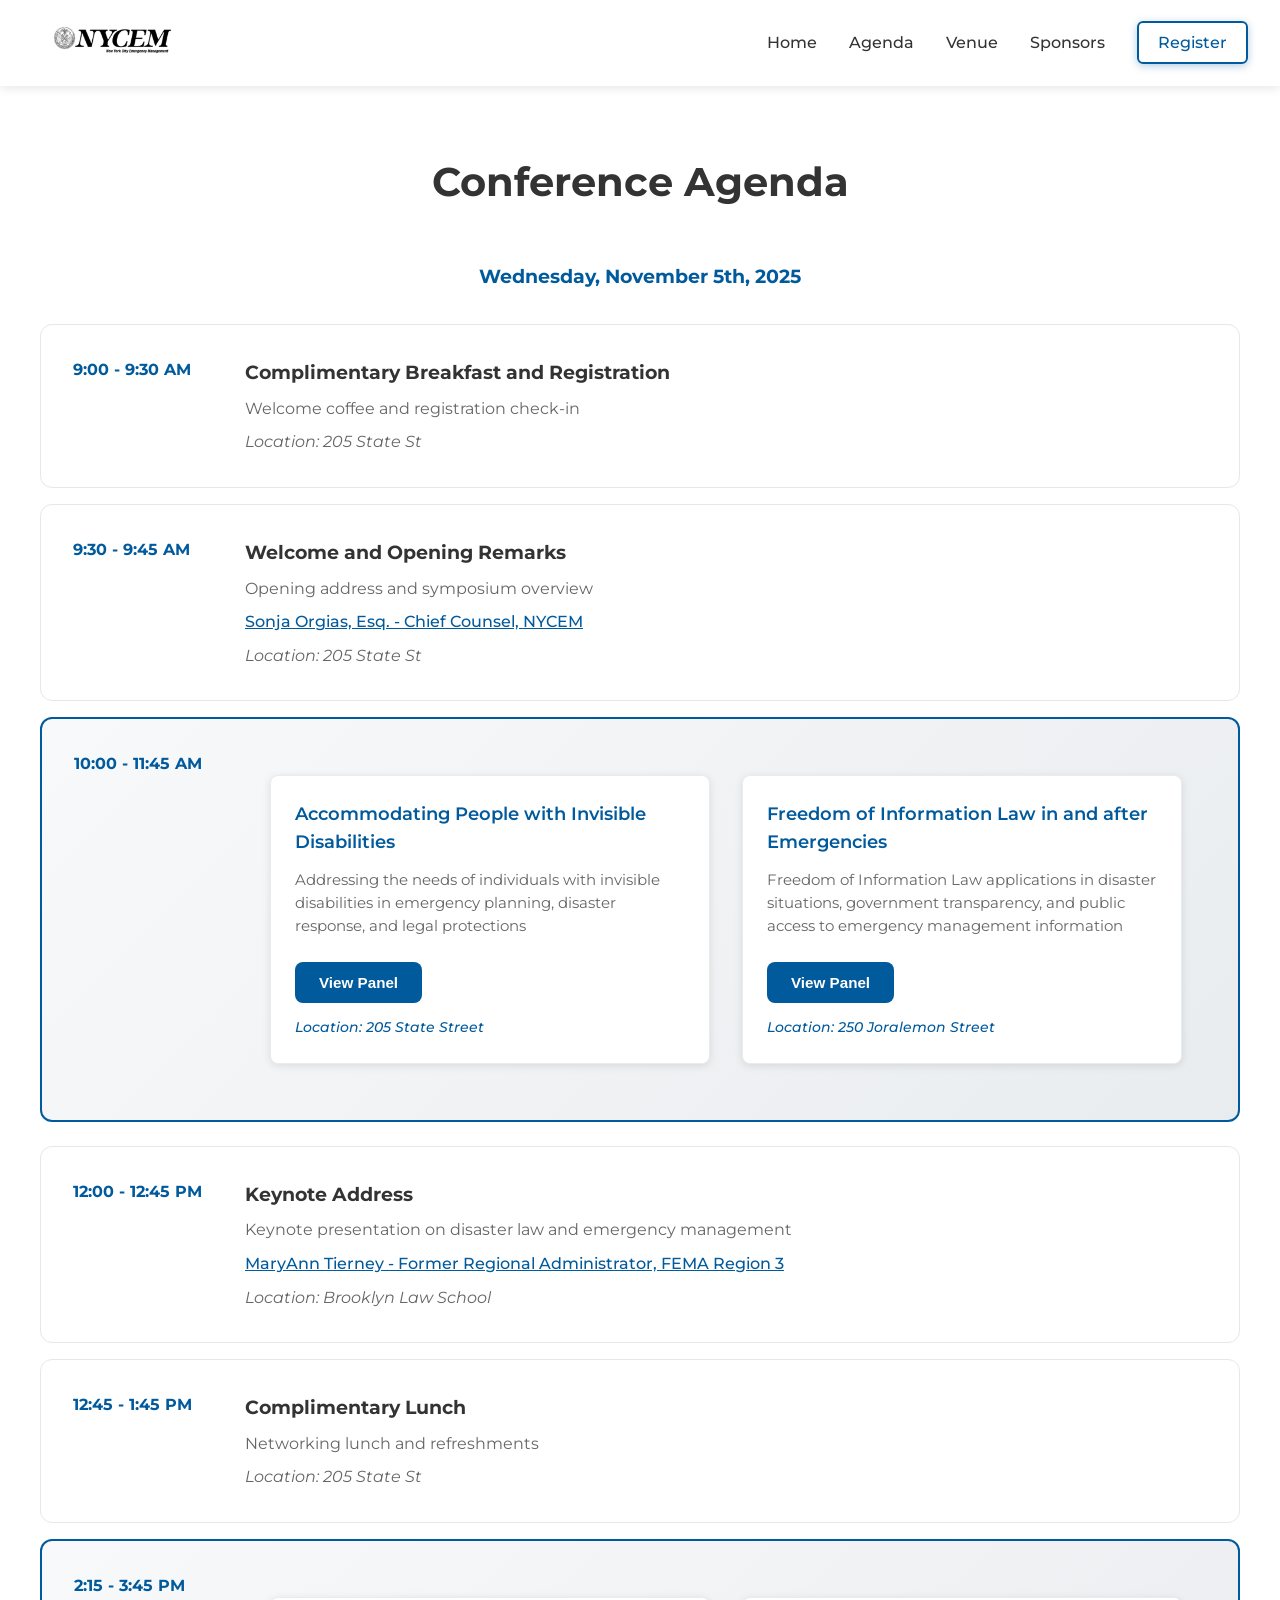
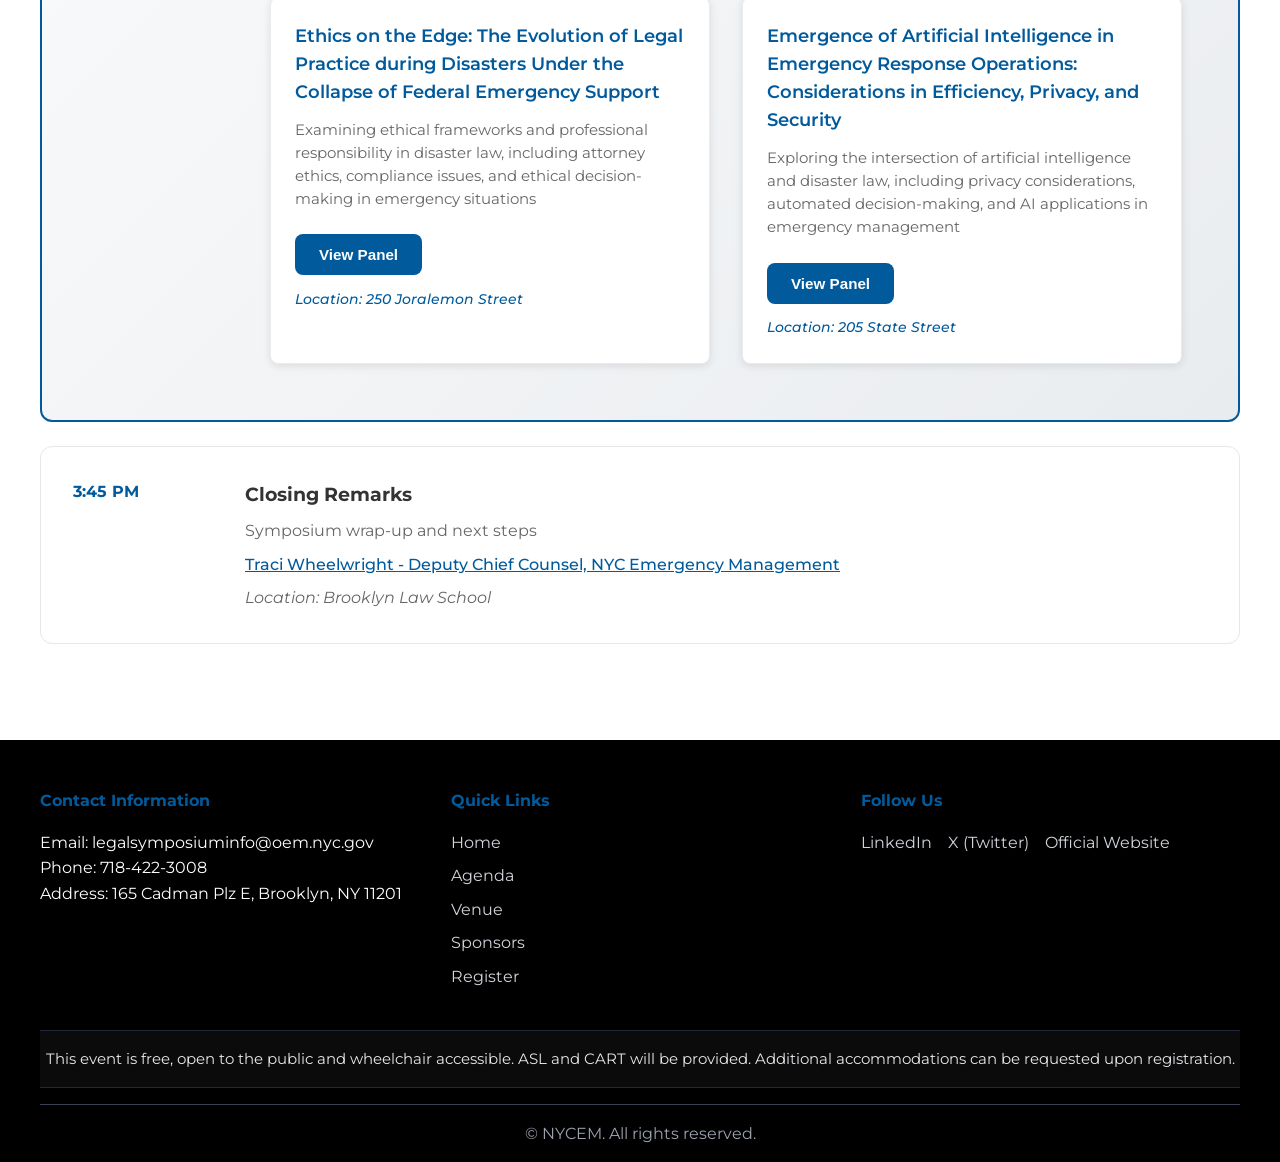
==== agenda.html @ 7766b1b5 "initial commit" ====
<!DOCTYPE html>
<html lang="en">
<head>
    <meta charset="UTF-8">
    <meta name="viewport" content="width=device-width, initial-scale=1.0, user-scalable=no, maximum-scale=1.0, minimum-scale=1.0">
    <title>Agenda - Disaster Law Symposium</title>
    <link rel="stylesheet" href="agenda.css">
    <link href="https://fonts.googleapis.com/css2?family=Montserrat:wght@400;700&display=swap" rel="stylesheet">
    <!-- Preload speaker headshots -->
    <link rel="preload" as="image" href="SRC/Headshots/MaryAnn_Tierney_1.jpg">
    <link rel="preload" as="image" href="SRC/Headshots/Sonja_Orgias.jpg">
</head>
<body>
    <!-- Header -->
    <header class="header">
        <nav class="navbar">
            <div class="nav-container">
                <div class="logo-container">
                    <img src="SRC/Screenshot 2025-09-04 161329.png" alt="Logo 1" class="logo-img">
                </div>
                <ul class="nav-menu">
                    <li><a href="index.html">Home</a></li>
                    <li><a href="agenda.html">Agenda</a></li>
                    <li><a href="venue.html">Venue</a></li>
                    <li><a href="sponsors.html">Sponsors</a></li>
                    <li><a href="register.html" class="nav-register-btn">Register</a></li>
                </ul>
                <div class="hamburger">
                    <span></span>
                    <span></span>
                    <span></span>
                </div>
            </div>
        </nav>
    </header>

    <!-- Agenda Section -->
    <section id="agenda" class="agenda">
        <div class="container">
            <h2>Conference Agenda</h2>
            <h3 style="text-align:center; color:#005A9C; margin-bottom:2rem;">Wednesday, November 5th, 2025</h3>
            <div class="agenda-content">
                <div class="schedule-item">
                    <div class="time">9:00 - 9:30 AM</div>
                    <div class="session">
                        <h4>Complimentary Breakfast and Registration</h4>
                        <p>Welcome coffee and registration check-in</p>
                        <span class="location">Location: 205 State St</span>
                    </div>
                </div>
                
                <div class="schedule-item">
                    <div class="time">9:30 - 9:45 AM</div>
                    <div class="session">
                        <h4>Welcome and Opening Remarks</h4>
                        <p>Opening address and symposium overview</p>
                        <span class="speaker clickable-speaker" data-speaker="counsel">Sonja Orgias, Esq. - Chief Counsel, NYCEM</span>
                        <span class="location">Location: 205 State St</span>
                    </div>
                </div>
                
                <div class="schedule-item parallel-session">
                    <div class="time">10:00 - 11:45 AM</div>
                    <div class="parallel-panels">
                        <div class="panel-session">
                            <h4 class="clickable-course" data-course="disabilities-course">Accommodating People with Invisible Disabilities</h4>
                            <p>Addressing the needs of individuals with invisible disabilities in emergency planning, disaster response, and legal protections</p>
                            <button class="view-panel-btn" data-panel="disabilities-panel">View Panel</button>
                            <span class="location">Location: 205 State Street</span>
                        </div>
                        <div class="panel-session">
                            <h4 class="clickable-course" data-course="foil-course">Freedom of Information Law in and after Emergencies</h4>
                            <p>Freedom of Information Law applications in disaster situations, government transparency, and public access to emergency management information</p>
                            <button class="view-panel-btn" data-panel="foil-panel">View Panel</button>
                            <span class="location">Location: 250 Joralemon Street</span>
                        </div>
                    </div>
                </div>
                
                <div class="schedule-item">
                    <div class="time">12:00 - 12:45 PM</div>
                    <div class="session">
                        <h4>Keynote Address</h4>
                        <p>Keynote presentation on disaster law and emergency management</p>
                        <span class="speaker clickable-speaker" data-speaker="keynote">MaryAnn Tierney - Former Regional Administrator, FEMA Region 3</span>
                        <span class="location">Location: Brooklyn Law School</span>
                    </div>
                </div>
                
                <div class="schedule-item">
                    <div class="time">12:45 - 1:45 PM</div>
                    <div class="session">
                        <h4>Complimentary Lunch</h4>
                        <p>Networking lunch and refreshments</p>
                        <span class="location">Location: 205 State St</span>
                    </div>
                </div>
                
                <div class="schedule-item parallel-session">
                    <div class="time">2:15 - 3:45 PM</div>
                    <div class="parallel-panels">
                        <div class="panel-session">
                            <h4 class="clickable-course" data-course="ethics-course">Ethics on the Edge: The Evolution of Legal Practice during Disasters Under the Collapse of Federal Emergency Support</h4>
                            <p>Examining ethical frameworks and professional responsibility in disaster law, including attorney ethics, compliance issues, and ethical decision-making in emergency situations</p>
                            <button class="view-panel-btn" data-panel="ethics-panel">View Panel</button>
                            <span class="location">Location: 250 Joralemon Street</span>
                        </div>
                        <div class="panel-session">
                            <h4 class="clickable-course" data-course="ai-course">Emergence of Artificial Intelligence in Emergency Response Operations: Considerations in Efficiency, Privacy, and Security </h4>
                            <p>Exploring the intersection of artificial intelligence and disaster law, including privacy considerations, automated decision-making, and AI applications in emergency management</p>
                            <button class="view-panel-btn" data-panel="ai-panel">View Panel</button>
                            <span class="location">Location: 205 State Street</span>
                        </div>
                    </div>
                </div>
                
                <div class="schedule-item">
                    <div class="time">3:45 PM</div>
                    <div class="session">
                        <h4>Closing Remarks</h4>
                        <p>Symposium wrap-up and next steps</p>
                        <span class="speaker clickable-traci">Traci Wheelwright - Deputy Chief Counsel, NYC Emergency Management</span>
                        <span class="location">Location: Brooklyn Law School</span>
                    </div>
                </div>
            </div>
        </div>
    </section>

    <!-- Footer -->
    <footer class="footer">
        <div class="container">
            <div class="footer-content">
                <div class="footer-section">
                    <h4>Contact Information</h4>
                    <p>Email: legalsymposiuminfo@oem.nyc.gov</p>
                    <p>Phone: 718-422-3008</p>
                    <p>Address: 165 Cadman Plz E, Brooklyn, NY 11201</p>
                </div>
                <div class="footer-section">
                    <h4>Quick Links</h4>
                    <ul>
                        <li><a href="index.html">Home</a></li>
                        <li><a href="agenda.html">Agenda</a></li>
                        <li><a href="venue.html">Venue</a></li>
                        <li><a href="sponsors.html">Sponsors</a></li>
                        <li><a href="register.html">Register</a></li>
                    </ul>
                </div>
                <div class="footer-section">
                    <h4>Follow Us</h4>
                    <div class="social-links">
                        <a href="https://www.linkedin.com/company/nyc-emergency-management" target="_blank" rel="noopener noreferrer" class="social-link">LinkedIn</a>
                        <a href="https://x.com/nycemergencymgt" target="_blank" rel="noopener noreferrer" class="social-link">X (Twitter)</a>
                        <a href="https://www.nyc.gov/site/em/index.page" target="_blank" rel="noopener noreferrer" class="social-link">Official Website</a>
                    </div>
                </div>
            </div>
            <div class="footer-notice">
                <p>This event is free, open to the public and wheelchair accessible. ASL and CART will be provided. Additional accommodations can be requested upon registration.</p>
            </div>
            <div class="footer-bottom">
                <p>&copy; NYCEM. All rights reserved.</p>
            </div>
        </div>
    </footer>

    <!-- Panel Modal -->
    <div id="panelModal" class="modal">
        <div class="modal-content panel-modal-content">
            <span class="close">&times;</span>
            <h3 id="panelModalTitle"></h3>
            <div id="panelModalSpeakers" class="panel-speakers-grid">
                <!-- Speaker cards will be populated here -->
            </div>
        </div>
    </div>

    <!-- Individual Speaker Bio Modal -->
    <div id="speakerBioModal" class="modal">
        <div class="modal-content speaker-modal-content">
            <span class="close speaker-modal-close">&times;</span>
            <div class="speaker-modal-info">
                <div class="speaker-modal-photo">
                    <!-- Speaker photo will be inserted here -->
                </div>
                <div class="speaker-modal-details">
                    <h3 id="speakerBioName"></h3>
                    <p id="speakerBioTitle"></p>
                    <p id="speakerBioOrganization"></p>
                    <div id="speakerBioText"></div>
                </div>
            </div>
        </div>
    </div>

    <!-- Speaker Modal -->
    <div id="speakerModal" class="modal">
        <div class="modal-content speaker-modal-content">
            <span class="close speaker-modal-close">&times;</span>
            <div class="speaker-modal-info">
                <div class="speaker-modal-photo">
                    <!-- Speaker photo will be inserted here -->
                </div>
                <div class="speaker-modal-details">
                    <h3 id="modalSpeakerName"></h3>
                    <p id="modalSpeakerTitle"></p>
                    <p id="modalSpeakerOrganization"></p>
                    <div id="modalSpeakerBio"></div>
                </div>
            </div>
        </div>
    </div>

    <!-- Course Information Modal -->
    <div id="courseModal" class="modal">
        <div class="modal-content course-modal-content">
            <span class="close">&times;</span>
            <h3 id="courseModalTitle"></h3>
            <div id="courseModalContent"></div>
        </div>
    </div>

    <script src="agenda.js"></script>
</body>
</html>
---- agenda.css ----
/* Reset and Base Styles */
* {
    margin: 0;
    padding: 0;
    box-sizing: border-box;
}

/* Moderator Label Styles */
.moderator-label {
    background: #005A9C;
    color: white;
    font-size: 0.7rem;
    font-weight: 600;
    padding: 2px 6px;
    border-radius: 4px;
    margin-left: 8px;
    text-transform: uppercase;
    letter-spacing: 0.5px;
}

body {
    font-family: 'Montserrat', BlinkMacSystemFont, 'Segoe UI', Roboto, sans-serif;
    line-height: 1.6;
    color: #333;
    background-color: #ffffff;
    overflow-x: hidden;
}

.container {
    max-width: 1400px;
    width: 100%;
    margin: 0 auto;
    padding: 0 40px;
}

@media (max-width: 768px) {
    .container {
        padding: 0 20px;
    }
}

/* Header Styles */
.header {
    background: #fff;
    box-shadow: 0 2px 10px rgba(0,0,0,0.1);
    position: fixed;
    width: 100%;
    top: 0;
    z-index: 1000;
}

.nav-container {
    max-width: none;
    width: 100%;
    margin: 0;
    display: flex;
    justify-content: space-between;
    align-items: center;
    padding: 0.8rem 2rem;
}

.logo-container {
    display: flex;
    align-items: center;
    gap: 15px;
}

.logo-img {
    height: 60px;
    width: auto;
}

.nav-menu {
    display: flex;
    list-style: none;
    gap: 2rem;
    align-items: center;
    flex: 1;
    justify-content: flex-end;
}

.nav-menu a {
    text-decoration: none;
    color: #333;
    font-weight: 500;
}

.nav-menu a.active-page {
    color: #005A9C;
    font-weight: 600;
}

/* Dropdown Styles */
.dropdown {
    position: relative;
    display: inline-block;
}

.dropbtn {
    display: flex;
    align-items: center;
    gap: 0.5rem;
}

.dropdown-arrow {
    font-size: 0.8rem;
}

.dropdown-content {
    display: none;
    position: absolute;
    top: 100%;
    left: 0;
    background-color: white;
    min-width: 200px;
    box-shadow: 0 8px 16px rgba(0,0,0,0.15);
    border-radius: 8px;
    z-index: 1000;
    padding: 0.5rem 0;
    margin-top: 0.5rem;
    border: 1px solid white;
}

.dropdown-content a {
    color: #374151;
    padding: 0.75rem 1.5rem;
    text-decoration: none;
    display: block;
    border-radius: 0;
}

.dropdown-content a:hover {
    background-color: #f3f4f6;
    color: #dc2626;
}

.dropdown:hover .dropdown-content {
    display: block;
}

.register-btn {
    background: #005A9C !important;
    color: white !important;
    padding: 0.75rem 1.5rem;
    border-radius: 8px;
}

.nav-register-btn {
    background: #ffffff !important;
    color: #005A9C !important;
    padding: 0.6rem 1.2rem;
    border-radius: 6px;
    font-weight: 700;
    box-shadow: 0 2px 8px rgba(0, 90, 156, 0.3);
    border: 2px solid #005A9C;
}

.hamburger {
    display: none;
    flex-direction: column;
    cursor: pointer;
}

.hamburger span {
    width: 25px;
    height: 3px;
    background: #333;
    margin: 3px 0;
}

/* Agenda Section */
.agenda {
    padding: 80px 0;
    margin-top: 70px;
}

.agenda h2 {
    text-align: center;
    font-size: 2.5rem;
    margin-bottom: 3rem;
    color: #333;
}

.agenda-tabs {
    display: flex;
    justify-content: center;
    gap: 1rem;
    margin-bottom: 3rem;
}

.tab-btn {
    padding: 1rem 2rem;
    border: 2px solid #005A9C;
    background: transparent;
    color: #005A9C;
    border-radius: 8px;
    cursor: pointer;
    font-weight: 600;
}

.tab-btn.active {
    background: #005A9C;
    color: white;
}

.day-schedule {
    display: none;
    max-width: 800px;
    margin: 0 auto;
}

.day-schedule.active {
    display: block;
}

.schedule-item {
    display: flex;
    gap: 2rem;
    padding: 2rem;
    border: 1px solid #e5e7eb;
    border-radius: 12px;
    margin-bottom: 1rem;
}

.time {
    font-weight: 700;
    color: #005A9C;
    min-width: 140px;
    max-width: 140px;
    flex-shrink: 0;
}

.session h4 {
    font-size: 1.2rem;
    margin-bottom: 0.5rem;
    color: #333;
}

.session p {
    color: #666;
    margin-bottom: 0.5rem;
}

.speaker {
    color: #005A9C;
    font-weight: 500;
    display: block;
    margin-bottom: 0.5rem;
}

.view-panel-btn {
    background: #005A9C;
    color: white;
    border: none;
    padding: 0.75rem 1.5rem;
    border-radius: 8px;
    font-weight: 600;
    cursor: pointer;
    margin: 0.5rem 0;
    font-size: 0.95rem;
}

.panel-buttons {
    display: flex;
    gap: 0.75rem;
    margin: 0.5rem 0;
    flex-wrap: wrap;
}

.course-info-btn {
    background: #28a745;
    color: white;
    border: none;
    padding: 0.75rem 1.5rem;
    border-radius: 8px;
    font-weight: 600;
    cursor: pointer;
    margin: 0.5rem 0;
    font-size: 0.95rem;
}

.location {
    color: #666;
    font-weight: 400;
    font-style: italic;
    display: block;
}

/* Parallel Sessions */
.parallel-session {
    background: linear-gradient(135deg, #f8f9fa 0%, #e9ecef 100%);
    border: 2px solid #005A9C;
    border-radius: 12px;
    margin-bottom: 1.5rem;
}

.parallel-session .time {
    min-width: 140px;
    max-width: 140px;
    flex-shrink: 0;
}

.parallel-panels {
    display: grid;
    grid-template-columns: 1fr 1fr;
    gap: 2rem;
    padding: 1.5rem;
}

.panel-session {
    background: white;
    padding: 1.5rem;
    border-radius: 8px;
    box-shadow: 0 2px 8px rgba(0,0,0,0.1);
    border: 1px solid #e9ecef;
}

.panel-session h4 {
    color: #005A9C;
    font-size: 1.1rem;
    margin-bottom: 0.8rem;
    font-weight: 600;
}

.clickable-course {
    cursor: pointer;
}

.panel-session p {
    color: #666;
    margin-bottom: 1rem;
    font-size: 0.95rem;
    line-height: 1.5;
}

.panel-session .view-panel-btn {
    margin-bottom: 0.8rem;
}

.panel-session .location {
    color: #005A9C;
    font-weight: 500;
    font-size: 0.9rem;
}

/* Clickable Speaker Names */
.clickable-speaker,
.clickable-traci {
    cursor: pointer;
    color: #005A9C;
    text-decoration: underline;
}

/* Speaker Modal Styles */
.modal {
    display: none;
    position: fixed;
    z-index: 1000;
    left: 0;
    top: 0;
    width: 100%;
    height: 100%;
    background-color: rgba(0, 0, 0, 0.5);
}

.modal-content {
    background-color: #fefefe;
    margin: 5% auto;
    padding: 0;
    border: none;
    border-radius: 12px;
    width: 90%;
    max-width: 800px;
    max-height: 80vh;
    overflow-y: auto;
    -webkit-overflow-scrolling: touch;
    overscroll-behavior: contain;
    box-shadow: 0 10px 30px rgba(0, 0, 0, 0.3);
}

.speaker-modal-content {
    padding: 2rem;
}

.speaker-modal-info {
    display: flex;
    gap: 2rem;
    align-items: flex-start;
}

.speaker-modal-photo {
    flex-shrink: 0;
    width: 200px;
    height: 200px;
    border-radius: 50%;
    overflow: hidden;
    border: 4px solid #005A9C;
    display: flex;
    align-items: center;
    justify-content: center;
    background: #f8f9fa;
}

.speaker-modal-photo img {
    width: 100%;
    height: 100%;
    object-fit: cover;
    object-position: center top;
}

.speaker-modal-photo .speaker-initials {
    font-size: 3rem;
    font-weight: bold;
    color: #005A9C;
}

.speaker-modal-details {
    flex: 1;
}

.speaker-modal-details h3 {
    color: #005A9C;
    font-size: 1.8rem;
    margin-bottom: 0.5rem;
    font-weight: normal;
}

.speaker-modal-details p {
    color: #666;
    margin-bottom: 0.5rem;
    font-size: 1.1rem;
}

.speaker-modal-details p:first-of-type {
    color: #333;
}

.speaker-modal-details div {
    margin-top: 1.5rem;
    line-height: 1.6;
    color: #555;
}

.speaker-modal-details div p {
    margin-bottom: 1rem;
    font-size: 1rem;
}

.close {
    color: #aaa;
    float: right;
    font-size: 28px;
    font-weight: bold;
    cursor: pointer;
    position: sticky;
    position: -webkit-sticky;
    top: 15px;
    right: 20px;
    z-index: 3000;
    background: rgba(255, 255, 255, 0.95);
    width: 40px;
    height: 40px;
    border-radius: 50%;
    display: flex;
    align-items: center;
    justify-content: center;
    margin-left: auto;
    margin-bottom: -40px;
    box-shadow: 0 2px 8px rgba(0, 0, 0, 0.15);
}

.close:hover,
.close:focus {
    color: #005A9C;
    text-decoration: none;
}


/* Footer */
.footer {
    background: #000000;
    color: white;
    padding: 3rem 0 1rem;
}

.footer-content {
    display: grid;
    grid-template-columns: repeat(auto-fit, minmax(250px, 1fr));
    gap: 2rem;
    margin-bottom: 2rem;
}

.footer-section h4 {
    margin-bottom: 1rem;
    color: #005A9C;
}

.footer-section ul {
    list-style: none;
}

.footer-section li {
    margin-bottom: 0.5rem;
}

.footer-section a {
    color: #d1d5db;
    text-decoration: none;
}

.social-links {
    display: flex;
    gap: 1rem;
}

.social-link {
    color: #d1d5db;
    text-decoration: none;
}

.footer-bottom {
    border-top: 1px solid #374151;
    padding-top: 1rem;
    text-align: center;
    color: #9ca3af;
}

/* Footer Accessibility Notice */
.footer-notice {
    background: #0b0b0b;
    border-top: 1px solid #1f2937;
    border-bottom: 1px solid #1f2937;
    padding: 1rem 0;
    margin: 0 0 1rem 0;
}

.footer-notice p {
    margin: 0;
    color: #e5e7eb;
    text-align: center;
    font-size: 0.95rem;
    line-height: 1.6;
}

/* Responsive Design */
@media (max-width: 768px) {
    .nav-menu {
        display: none;
        position: absolute;
        top: 100%;
        left: 0;
        width: 100%;
        background: white;
        flex-direction: column;
        padding: 1rem;
        box-shadow: 0 2px 10px rgba(0,0,0,0.1);
    }

    .nav-menu.active {
        display: flex;
    }

    .hamburger {
        display: flex;
    }

    .agenda h2 {
        font-size: 2.2rem;
        text-align: center;
        margin-bottom: 2rem;
    }

    .agenda-tabs {
        flex-direction: column;
        align-items: center;
        gap: 1rem;
    }

    .schedule-item {
        flex-direction: column;
        gap: 1rem;
        padding: 1.5rem;
        margin-bottom: 1.5rem;
    }

    .time {
        min-width: auto;
        font-size: 1.1rem;
        text-align: center;
    }
    
    .parallel-panels {
        grid-template-columns: 1fr;
        gap: 1.5rem;
        padding: 1rem;
    }
    
    .panel-session {
        padding: 1.5rem;
    }

    .panel-speakers {
        grid-template-columns: 1fr;
        gap: 1.5rem;
        margin-top: 1.5rem;
    }

    .panel-speaker-card {
        padding: 1.5rem;
        text-align: center;
    }

    .panel-speaker-card img {
        width: 120px;
        height: 120px;
        margin: 0 auto 1rem;
    }

    .panel-speaker-card h4 {
        font-size: 1.2rem;
        margin-bottom: 0.5rem;
    }

    .panel-speaker-card .speaker-title {
        font-size: 1rem;
        margin-bottom: 0.3rem;
    }

    .panel-speaker-card .speaker-organization {
        font-size: 0.9rem;
    }

    .moderator-label {
        font-size: 0.8rem;
        padding: 0.2rem 0.5rem;
        margin-left: 0.5rem;
    }
    
    .speaker-modal-info {
        flex-direction: column;
        text-align: center;
        gap: 1.5rem;
    }
    
    .speaker-modal-photo {
        width: 150px;
        height: 150px;
        margin: 0 auto;
    }
    
    .speaker-modal-details h3 {
        font-size: 1.5rem;
    }

    /* Modal improvements for mobile */
    .modal-content {
        width: 95%;
        margin: 5% auto;
        padding: 1.5rem;
        max-height: 90vh;
    }

    .panel-modal-content {
        width: 95%;
        margin: 5% auto;
        padding: 1.5rem;
        max-height: 90vh;
    }

    .speaker-modal-info {
        flex-direction: column;
        text-align: center;
        gap: 1.5rem;
    }

    .speaker-modal-photo {
        width: 120px;
        height: 120px;
        margin: 0 auto;
    }

    .speaker-modal-details {
        text-align: center;
        max-width: 100%;
    }

    .speaker-modal-details h3 {
        font-size: 1.4rem;
        margin-bottom: 0.5rem;
    }

    .speaker-modal-details p {
        font-size: 0.95rem;
        line-height: 1.6;
        margin-bottom: 1rem;
    }
}

@media (max-width: 480px) {
    .container {
        padding: 0 15px;
    }

    .agenda h2 {
        font-size: 1.8rem;
    }

    .schedule-item {
        padding: 1.5rem;
    }
    
    /* Improved modal behavior on mobile */
    .modal {
        overflow-y: auto;
        -webkit-overflow-scrolling: touch;
    }
    
    .modal-content {
        margin: 10px;
        max-height: calc(100vh - 20px);
        width: calc(100% - 20px);
        touch-action: pan-y;
    }
    
    .close {
        position: sticky;
        top: 10px;
        right: 10px;
        font-size: 32px;
        width: 44px;
        height: 44px;
        background: white;
        box-shadow: 0 2px 12px rgba(0, 0, 0, 0.25);
    }
}

/* Panel Modal */
.modal {
    display: none;
    position: fixed;
    z-index: 2000;
    left: 0;
    top: 0;
    width: 100%;
    height: 100%;
    background-color: rgba(0,0,0,0.5);
    animation: fadeIn 0.3s ease;
}

.modal-content {
    background-color: white;
    margin: 3% auto;
    padding: 2rem;
    border-radius: 12px;
    width: 95%;
    max-width: 1200px;
    max-height: 85vh;
    position: relative;
    animation: slideIn 0.3s ease;
    overflow-y: auto;
    -webkit-overflow-scrolling: touch;
    overscroll-behavior: contain;
}

.panel-modal-content h3 {
    color: #005A9C;
    font-size: 1.8rem;
    margin-bottom: 2rem;
    text-align: center;
}

.panel-speakers-grid {
    display: grid;
    grid-template-columns: repeat(auto-fit, minmax(200px, 1fr));
    gap: 1.5rem;
    max-width: 1000px;
    margin: 0 auto;
}

.panel-speaker-card {
    background: white;
    padding: 1.2rem;
    border-radius: 12px;
    text-align: center;
    box-shadow: 0 4px 12px rgba(0,0,0,0.1);
    border: 2px solid transparent;
}

.panel-speaker-card img {
    width: 120px;
    height: 120px;
    border-radius: 50%;
    margin-bottom: 1rem;
    object-fit: cover;
    object-position: center top;
    border: 2px solid #005A9C;
}

/* Specific positioning for Robert DeVoogd's image */
.robert-devoogd-img {
    object-position: center 35% !important;
}

/* Specific positioning for Elisa Lee's image */
.elisa-lee-img {
    object-position: center 30% !important;
}


.panel-speaker-card h4 {
    font-size: 1.1rem;
    margin-bottom: 0.5rem;
    color: #333;
    font-weight: 600;
}

.panel-speaker-card .speaker-title {
    color: #005A9C;
    font-weight: 500;
    margin-bottom: 0.5rem;
    font-size: 0.9rem;
}

.panel-speaker-card .speaker-organization {
    color: #666;
    font-style: italic;
    margin-bottom: 0.5rem;
    font-size: 0.85rem;
}

.panel-speaker-card {
    cursor: pointer;
}

/* Individual Speaker Bio Modal */
.speaker-bio-modal-content {
    max-width: 800px;
    max-height: 80vh;
    padding: 2rem;
}

.speaker-modal-info {
    display: flex;
    gap: 2rem;
    align-items: flex-start;
}

.speaker-modal-photo {
    flex-shrink: 0;
    width: 200px;
    height: 200px;
    border-radius: 50%;
    overflow: hidden;
    border: 4px solid #005A9C;
    display: flex;
    align-items: center;
    justify-content: center;
    background: #f8f9fa;
}

.speaker-modal-photo img {
    width: 100%;
    height: 100%;
    object-fit: cover;
    object-position: center top;
}

/* Specific positioning for Robert DeVoogd's image in bio modal */
.speaker-modal-photo img.robert-devoogd-bio-img {
    object-position: center 35% !important;
}

.speaker-modal-photo .speaker-initials {
    font-size: 3rem;
    font-weight: bold;
    color: #005A9C;
}

.speaker-modal-details {
    flex: 1;
}

.speaker-modal-details h3 {
    color: #005A9C;
    font-size: 1.8rem;
    margin-bottom: 0.5rem;
    font-weight: normal;
}

.speaker-modal-details p {
    color: #666;
    margin-bottom: 0.5rem;
    font-size: 1.1rem;
}

.speaker-modal-details p:first-of-type {
    color: #333;
}

.speaker-modal-details div {
    margin-top: 1.5rem;
    line-height: 1.6;
    color: #555;
}

.speaker-modal-details div p {
    margin-bottom: 1rem;
    font-size: 1rem;
}

.close {
    color: #aaa;
    float: right;
    font-size: 28px;
    font-weight: bold;
    cursor: pointer;
    position: sticky;
    position: -webkit-sticky;
    top: 15px;
    right: 20px;
    z-index: 3000;
    background: rgba(255, 255, 255, 0.95);
    width: 40px;
    height: 40px;
    border-radius: 50%;
    display: flex;
    align-items: center;
    justify-content: center;
    margin-left: auto;
    margin-bottom: -40px;
    box-shadow: 0 2px 8px rgba(0, 0, 0, 0.15);
}

.close:hover,
.close:focus {
    color: #005A9C;
    text-decoration: none;
}



/* Responsive Panel Modal */
@media (max-width: 768px) {
    .modal {
        -webkit-overflow-scrolling: touch;
    }
    
    .modal-content {
        max-width: 95%;
        max-height: 85vh;
        padding: 1.5rem;
        margin: 5px auto;
        touch-action: pan-y;
        -webkit-overflow-scrolling: touch;
        overscroll-behavior: contain;
    }
    
    .panel-speakers-grid {
        grid-template-columns: repeat(auto-fit, minmax(150px, 1fr));
        gap: 1rem;
    }
    
    .panel-speaker-card {
        padding: 1rem;
    }
    
    .panel-speaker-card img {
        width: 100px;
        height: 100px;
    }
    
    .panel-modal-content h3 {
        font-size: 1.5rem;
        margin-bottom: 1.5rem;
    }
    
    .speaker-modal-info {
        flex-direction: column;
        text-align: center;
        gap: 1.5rem;
    }
    
    .speaker-modal-photo {
        width: 150px;
        height: 150px;
        margin: 0 auto;
    }
    
    .speaker-modal-details h3 {
        font-size: 1.5rem;
    }
    
    .close {
        font-size: 30px;
        width: 42px;
        height: 42px;
        top: 10px;
    }
}

/* Course Information Modal */
.course-modal-content {
    max-width: 800px;
    max-height: 80vh;
    padding: 2rem;
}

.course-modal-content h3 {
    color: #005A9C;
    font-size: 1.8rem;
    margin-bottom: 1.5rem;
    text-align: center;
}

.course-modal-content h4 {
    color: #333;
    font-size: 1.3rem;
    margin-bottom: 1rem;
    font-weight: 600;
}

.course-modal-content p {
    color: #555;
    line-height: 1.7;
    margin-bottom: 1.5rem;
    font-size: 1.1rem;
}

.cle-overview {
    background: #f8f9fa;
    border-left: 4px solid #005A9C;
    padding: 1.5rem;
    border-radius: 8px;
    margin-bottom: 1.5rem;
}

.cle-overview h4 {
    color: #005A9C;
    margin-bottom: 1rem;
}

/* Smooth Scrolling */
html {
    scroll-behavior: auto;
}
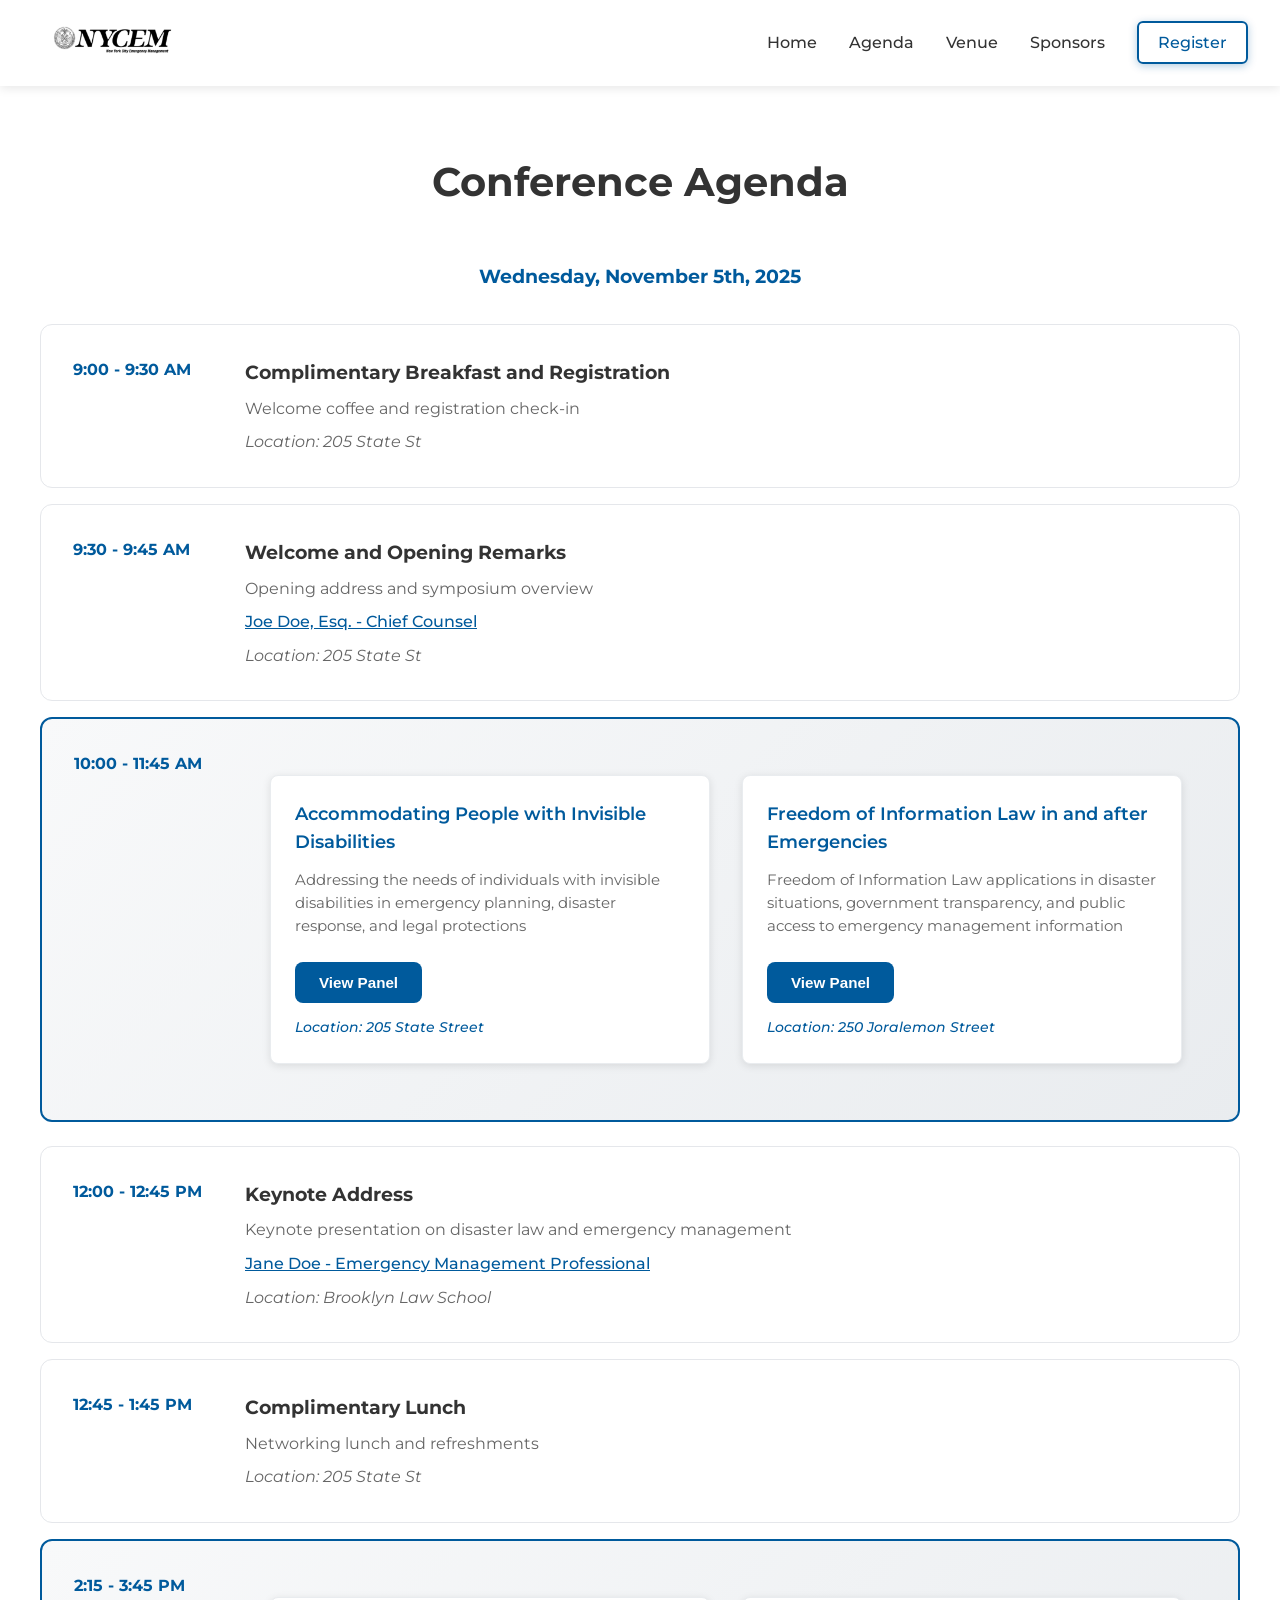
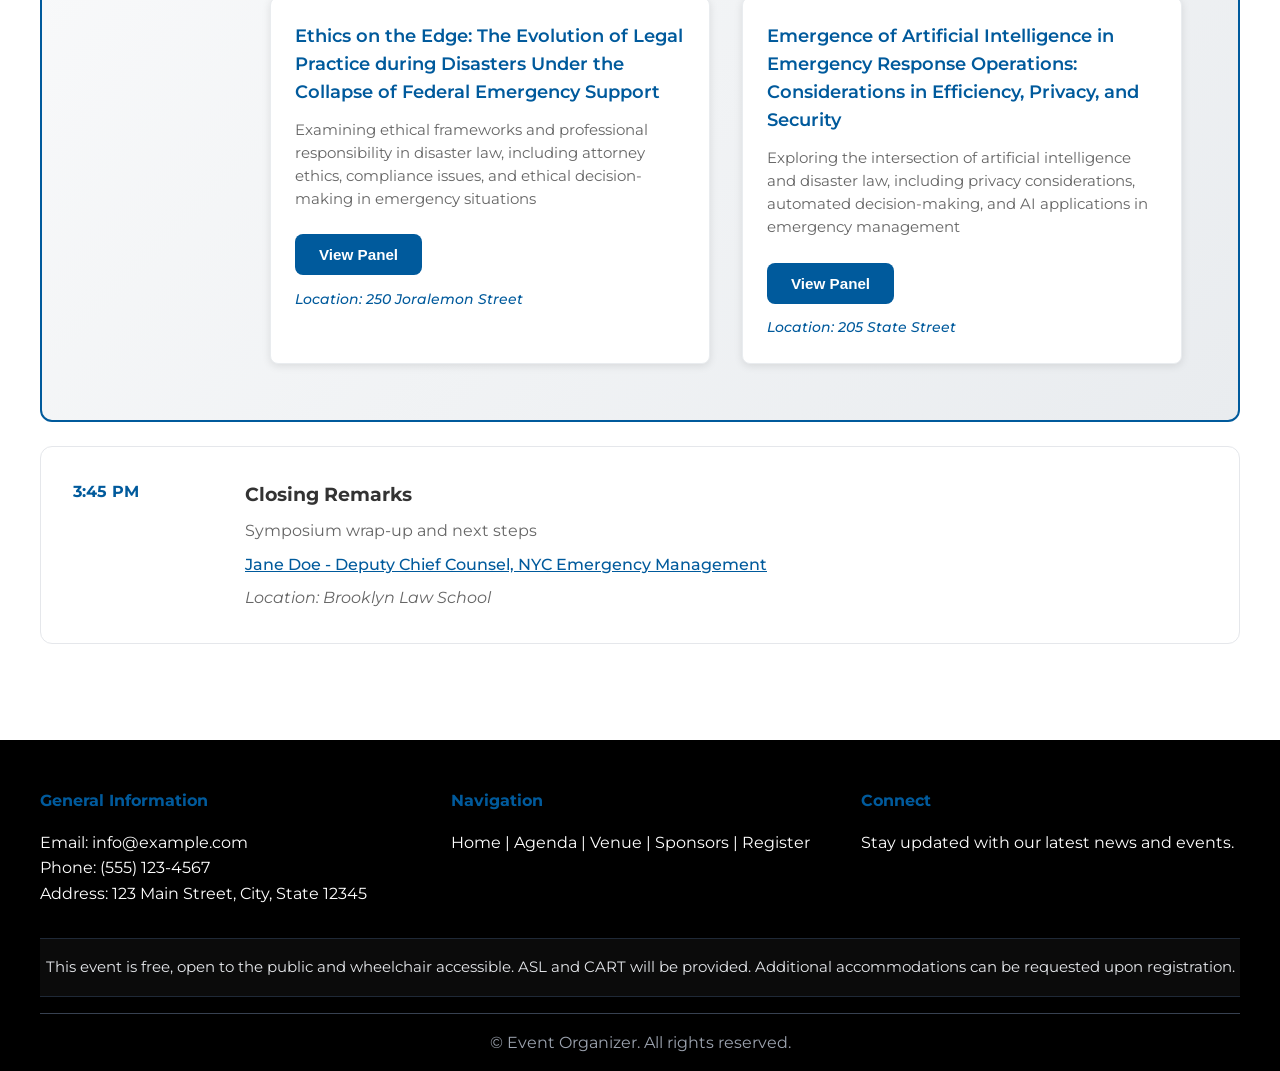
==== commit 08f59066: "sanitized website" ====
--- a/agenda.html
+++ b/agenda.html
@@ -7,8 +7,7 @@
     <link rel="stylesheet" href="agenda.css">
     <link href="https://fonts.googleapis.com/css2?family=Montserrat:wght@400;700&display=swap" rel="stylesheet">
     <!-- Preload speaker headshots -->
-    <link rel="preload" as="image" href="SRC/Headshots/MaryAnn_Tierney_1.jpg">
-    <link rel="preload" as="image" href="SRC/Headshots/Sonja_Orgias.jpg">
+    <link rel="preload" as="image" href="SRC/PH_HS.png">
 </head>
 <body>
     <!-- Header -->
@@ -54,7 +53,7 @@
                     <div class="session">
                         <h4>Welcome and Opening Remarks</h4>
                         <p>Opening address and symposium overview</p>
-                        <span class="speaker clickable-speaker" data-speaker="counsel">Sonja Orgias, Esq. - Chief Counsel, NYCEM</span>
+                        <span class="speaker clickable-speaker" data-speaker="counsel">Joe Doe, Esq. - Chief Counsel</span>
                         <span class="location">Location: 205 State St</span>
                     </div>
                 </div>
@@ -82,7 +81,7 @@
                     <div class="session">
                         <h4>Keynote Address</h4>
                         <p>Keynote presentation on disaster law and emergency management</p>
-                        <span class="speaker clickable-speaker" data-speaker="keynote">MaryAnn Tierney - Former Regional Administrator, FEMA Region 3</span>
+                        <span class="speaker clickable-speaker" data-speaker="keynote">Jane Doe - Emergency Management Professional</span>
                         <span class="location">Location: Brooklyn Law School</span>
                     </div>
                 </div>
@@ -119,7 +118,7 @@
                     <div class="session">
                         <h4>Closing Remarks</h4>
                         <p>Symposium wrap-up and next steps</p>
-                        <span class="speaker clickable-traci">Traci Wheelwright - Deputy Chief Counsel, NYC Emergency Management</span>
+                        <span class="speaker clickable-traci">Jane Doe - Deputy Chief Counsel, NYC Emergency Management</span>
                         <span class="location">Location: Brooklyn Law School</span>
                     </div>
                 </div>
@@ -132,35 +131,25 @@
         <div class="container">
             <div class="footer-content">
                 <div class="footer-section">
-                    <h4>Contact Information</h4>
-                    <p>Email: legalsymposiuminfo@oem.nyc.gov</p>
-                    <p>Phone: 718-422-3008</p>
-                    <p>Address: 165 Cadman Plz E, Brooklyn, NY 11201</p>
+                    <h4>General Information</h4>
+                    <p>Email: info@example.com</p>
+                    <p>Phone: (555) 123-4567</p>
+                    <p>Address: 123 Main Street, City, State 12345</p>
                 </div>
                 <div class="footer-section">
-                    <h4>Quick Links</h4>
-                    <ul>
-                        <li><a href="index.html">Home</a></li>
-                        <li><a href="agenda.html">Agenda</a></li>
-                        <li><a href="venue.html">Venue</a></li>
-                        <li><a href="sponsors.html">Sponsors</a></li>
-                        <li><a href="register.html">Register</a></li>
-                    </ul>
+                    <h4>Navigation</h4>
+                    <p>Home | Agenda | Venue | Sponsors | Register</p>
                 </div>
                 <div class="footer-section">
-                    <h4>Follow Us</h4>
-                    <div class="social-links">
-                        <a href="https://www.linkedin.com/company/nyc-emergency-management" target="_blank" rel="noopener noreferrer" class="social-link">LinkedIn</a>
-                        <a href="https://x.com/nycemergencymgt" target="_blank" rel="noopener noreferrer" class="social-link">X (Twitter)</a>
-                        <a href="https://www.nyc.gov/site/em/index.page" target="_blank" rel="noopener noreferrer" class="social-link">Official Website</a>
-                    </div>
+                    <h4>Connect</h4>
+                    <p>Stay updated with our latest news and events.</p>
                 </div>
             </div>
             <div class="footer-notice">
                 <p>This event is free, open to the public and wheelchair accessible. ASL and CART will be provided. Additional accommodations can be requested upon registration.</p>
             </div>
             <div class="footer-bottom">
-                <p>&copy; NYCEM. All rights reserved.</p>
+                <p>&copy; Event Organizer. All rights reserved.</p>
             </div>
         </div>
     </footer>
